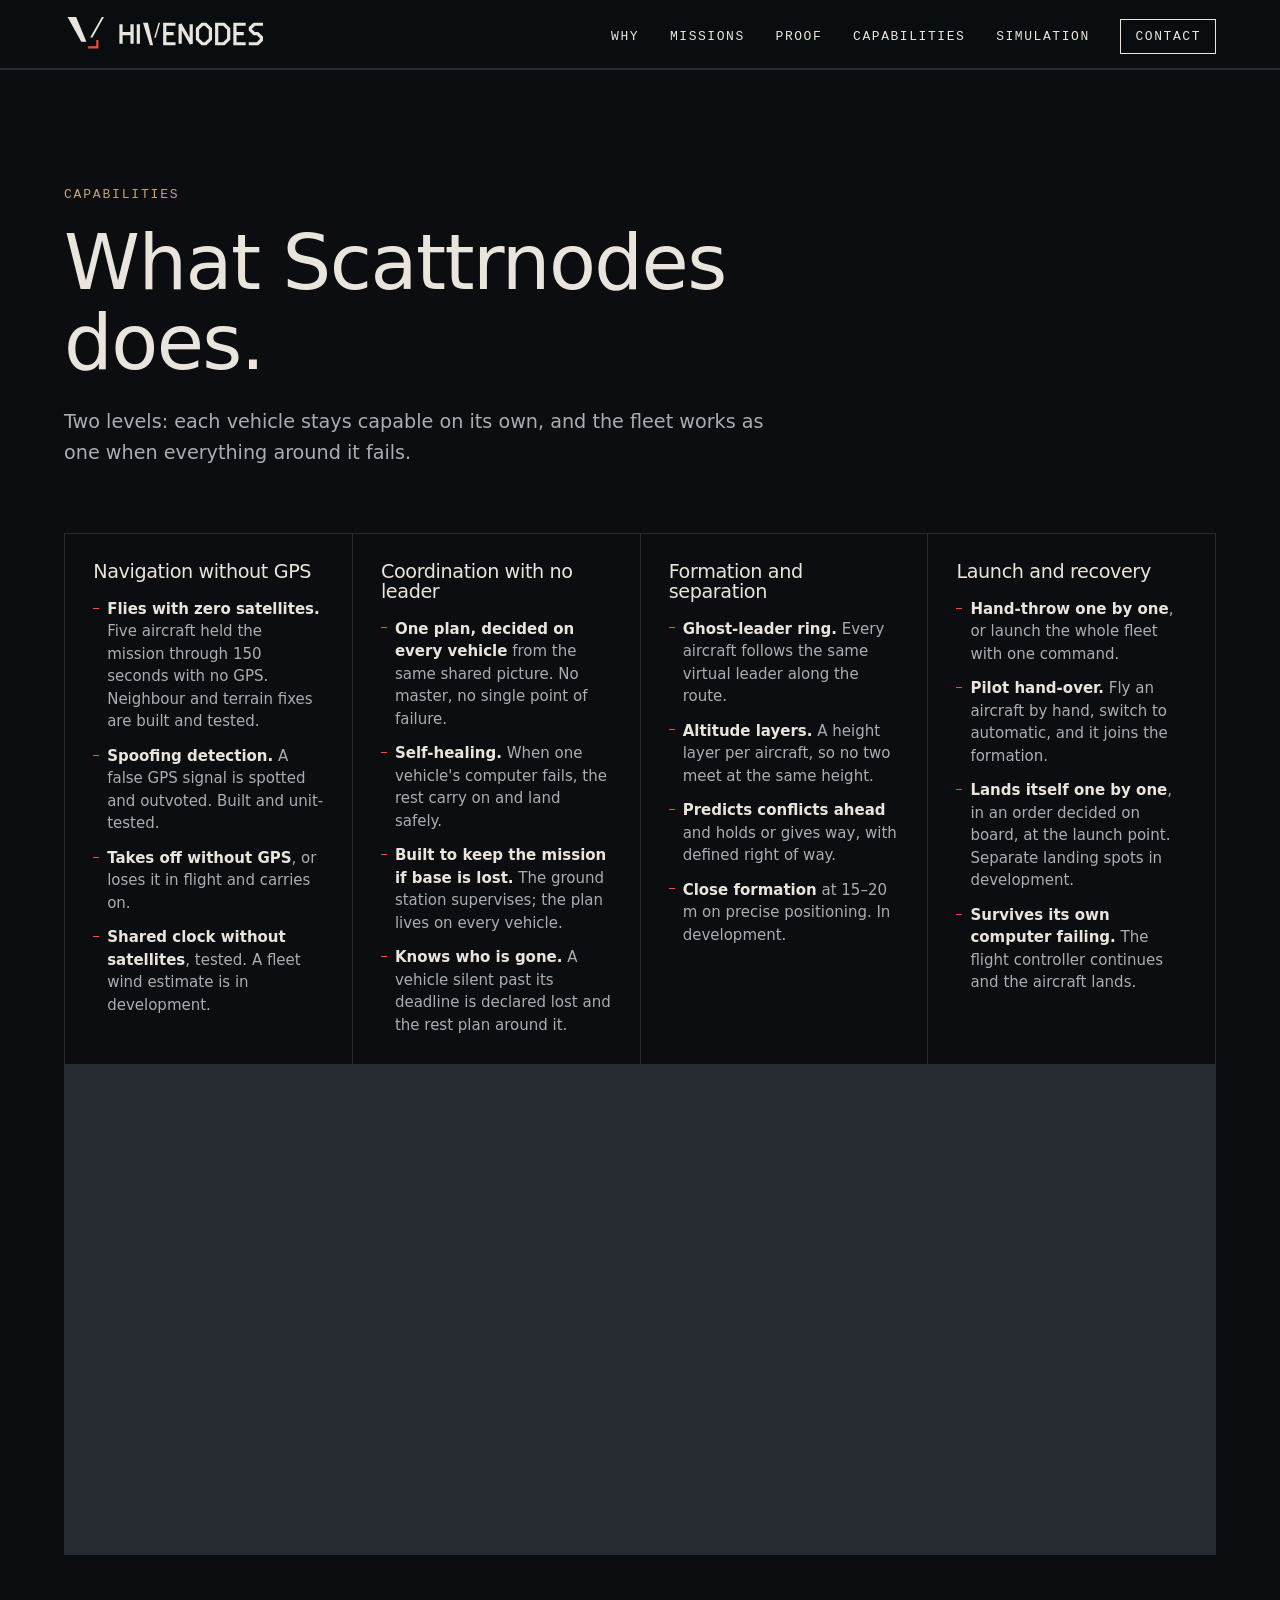
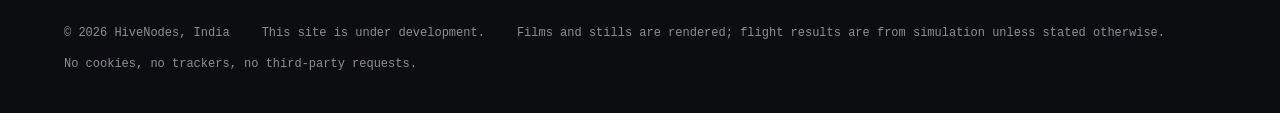
==== capabilities/index.html @ fa85c626 "Cinematic homepage: letterboxed film frames, the mission told in nine scroll chapters, five mission " ====
<!doctype html>
<html lang="en">
<head>
<meta charset="utf-8">
<meta name="viewport" content="width=device-width,initial-scale=1,viewport-fit=cover">
<!-- ZERO third-party requests: every byte is served from this origin. No CDN, no analytics, no cookies. -->
<meta http-equiv="Content-Security-Policy" content="default-src 'self'; script-src 'self' 'wasm-unsafe-eval'; style-src 'self'; img-src 'self' data:; media-src 'self'; font-src 'self'; connect-src 'self'; worker-src 'self'; object-src 'none'; base-uri 'none'; form-action 'none'; upgrade-insecure-requests">
<meta name="referrer" content="strict-origin-when-cross-origin">
<title>Capabilities · HiveNodes</title>
<meta name="description" content="What Homing Vector and Scattrnodes do, and how far each capability is proven: navigation without GPS, coordination with no leader, formation, launch and recovery, secure relay, people in charge.">
<meta property="og:title" content="HiveNodes">
<meta property="og:description" content="Holds the mission when GPS and comms are gone. Homing Vector: one system of systems across air, ground and sea.">
<meta property="og:image" content="https://hivenodes.github.io/brand/og-image-1200x630.png">
<meta property="og:image:width" content="1200">
<meta property="og:image:height" content="630">
<meta property="og:image:alt" content="The HiveNodes mark above the line: Holds the mission when GPS and comms are gone.">
<meta property="og:url" content="https://hivenodes.github.io/capabilities/">
<meta property="og:type" content="website">
<meta property="og:site_name" content="HiveNodes">
<meta property="og:locale" content="en_GB">
<meta name="twitter:card" content="summary_large_image">
<meta name="twitter:title" content="HiveNodes">
<meta name="twitter:description" content="Holds the mission when GPS and comms are gone. Homing Vector: one system of systems across air, ground and sea.">
<meta name="twitter:image" content="https://hivenodes.github.io/brand/og-image-1200x630.png">
<meta name="twitter:image:alt" content="The HiveNodes mark above the line: Holds the mission when GPS and comms are gone.">
<link rel="canonical" href="https://hivenodes.github.io/capabilities/">
<meta name="theme-color" content="#0f1114">
<meta name="color-scheme" content="dark">
<link rel="icon" href="../brand/favicon.svg" type="image/svg+xml">
<link rel="icon" href="../brand/favicon-32.png" sizes="32x32" type="image/png">
<link rel="apple-touch-icon" sizes="180x180" href="../brand/apple-touch-icon-180.png">
<link rel="preload" href="../fonts/HostGrotesk-latin.woff2" as="font" type="font/woff2" crossorigin>
<link rel="stylesheet" href="../css/home.css">
<script type="module" src="../js/home.js"></script>
</head>
<body>
<a class="skip" href="#main">Skip to content</a>

<header class="top" id="top">
  <a class="brand" href="../" aria-label="HiveNodes home"><img src="../brand/logo-primary.svg" alt="" width="200" height="27"></a>
  <nav aria-label="Main">
    <ul>
      <li><a href="../#why">Why</a></li>
      <li><a href="../#missions">Missions</a></li>
      <li><a href="../#proof">Proof</a></li>
      <li><a href="./" aria-current="page">Capabilities</a></li>
      <li><a href="../simulation/">Simulation</a></li>
      <li><a class="nav-cta" href="../#contact">Contact</a></li>
    </ul>
  </nav>
</header>

<main id="main">

<section class="sec caps" id="capabilities" aria-labelledby="cap-h">
  <div class="w">
    <p class="kick">Capabilities</p>
    <h1 id="cap-h" class="cap-h1">What Scattrnodes does.</h1>
    <p class="lead narrow">Two levels: each vehicle stays capable on its own, and the fleet works as one when everything around it fails.</p>
    <h2 class="vh">Capabilities by area</h2>
    <div class="cap-grid">
      <div class="cap">
        <h3>Navigation without GPS</h3>
        <ul>
          <li><b>Flies with zero satellites.</b> Five aircraft held the mission through 150 seconds with no GPS. Neighbour and terrain fixes are built and tested.</li>
          <li><b>Spoofing detection.</b> A false GPS signal is spotted and outvoted. Built and unit-tested.</li>
          <li><b>Takes off without GPS</b>, or loses it in flight and carries on.</li>
          <li><b>Shared clock without satellites</b>, tested. A fleet wind estimate is in development.</li>
        </ul>
      </div>
      <div class="cap">
        <h3>Coordination with no leader</h3>
        <ul>
          <li><b>One plan, decided on every vehicle</b> from the same shared picture. No master, no single point of failure.</li>
          <li><b>Self-healing.</b> When one vehicle's computer fails, the rest carry on and land safely.</li>
          <li><b>Built to keep the mission if base is lost.</b> The ground station supervises; the plan lives on every vehicle.</li>
          <li><b>Knows who is gone.</b> A vehicle silent past its deadline is declared lost and the rest plan around it.</li>
        </ul>
      </div>
      <div class="cap">
        <h3>Formation and separation</h3>
        <ul>
          <li><b>Ghost-leader ring.</b> Every aircraft follows the same virtual leader along the route.</li>
          <li><b>Altitude layers.</b> A height layer per aircraft, so no two meet at the same height.</li>
          <li><b>Predicts conflicts ahead</b> and holds or gives way, with defined right of way.</li>
          <li><b>Close formation</b> at 15–20 m on precise positioning. In development.</li>
        </ul>
      </div>
      <div class="cap">
        <h3>Launch and recovery</h3>
        <ul>
          <li><b>Hand-throw one by one</b>, or launch the whole fleet with one command.</li>
          <li><b>Pilot hand-over.</b> Fly an aircraft by hand, switch to automatic, and it joins the formation.</li>
          <li><b>Lands itself one by one</b>, in an order decided on board, at the launch point. Separate landing spots in development.</li>
          <li><b>Survives its own computer failing.</b> The flight controller continues and the aircraft lands.</li>
        </ul>
      </div>
      <div class="cap">
        <h3>Communications and security</h3>
        <ul>
          <li><b>Encrypted, authenticated messages.</b> Forged or replayed messages are rejected; key rotation is built in.</li>
          <li><b>Relay network.</b> Messages hop vehicle to vehicle to reach whoever is out of range.</li>
          <li><b>Keeps working under jamming</b> on the last agreed plan, and rejoins when the link returns.</li>
          <li><b>Quiet mode.</b> Sends only when something changes.</li>
        </ul>
      </div>
      <div class="cap">
        <h3>Air, ground and sea</h3>
        <ul>
          <li><b>Built for aircraft, ground robots and boats</b> on one network. Task allocation tested with mixed simulated fleets of 3,000.</li>
          <li><b>Each job to a vehicle that can do it</b>, matched by capability. Tested in simulation.</li>
          <li><b>Fixed-wing first.</b> Multirotor, ground and boat behaviour are in development.</li>
          <li>Real ground and sea vehicles follow the aircraft trial.</li>
        </ul>
      </div>
      <div class="cap">
        <h3>Any vehicle, any autopilot</h3>
        <ul>
          <li><b>Works with PX4 and ArduPilot</b>, above the aircraft's own autopilot; no rebuild per aircraft.</li>
          <li><b>New autopilots plug in as adapters</b>, with no change to the core.</li>
          <li><b>One program</b> for simulation and aircraft; it identifies its flight controller on power-up.</li>
          <li><b>Standard ground station.</b> The whole fleet appears as one vehicle in it.</li>
        </ul>
      </div>
      <div class="cap">
        <h3>People in charge</h3>
        <ul>
          <li><b>The pilot always wins.</b> Any manual input overrides; the software never arms or launches on its own.</li>
          <li><b>It recommends, a person decides.</b> No weapon-release code in the system.</li>
          <li><b>Pause, stop or recall</b> from the operator station. In development.</li>
          <li><b>Operator actions and missions recorded</b> in a tamper-evident log.</li>
        </ul>
      </div>
    </div>
  </div>
</section>

<section class="sec system" id="system" aria-labelledby="sys-h">
  <div class="w split">
    <div>
      <p class="kick">A system of systems</p>
      <h2 id="sys-h">Many vehicles. Many makers. One mission.</h2>
    </div>
    <div class="lead">
      <p>Every vehicle stays a complete system: its own autopilot, sensors, navigation and computer. Homing Vector adds one shared layer on top, the mission, a secure relay network and a common clock, so aircraft, ground robots and boats work as one force.</p>
      <p>It runs on every vehicle, above whatever autopilot and airframe it already has. If a vehicle, the radio or the ground station is lost, the rest carry on.</p>
    </div>
  </div>
  <div class="w">
    <figure class="sos">
      <svg viewBox="0 0 1200 360" role="img" aria-labelledby="sos-t">
        <title id="sos-t">Layers: Scattrnodes Eyes supervises; the shared Homing Vector layer runs on every vehicle; below it, fixed-wing UAVs, high-speed UAVs, ground robots, boats and any new vehicle, each with its own autopilot, navigation and computer.</title>
        <rect x="380" y="0" width="440" height="64" class="b-dark"/>
        <text x="600" y="28" class="t-l" text-anchor="middle">Scattrnodes Eyes · the operator</text>
        <text x="600" y="50" class="t-m" text-anchor="middle">SETS INTENT · SUPERVISES · NEVER IN THE LOOP</text>
        <line x1="600" y1="64" x2="600" y2="104" class="ln dash"/>
        <rect x="0" y="104" width="1200" height="88" class="b-acc"/>
        <text x="600" y="140" class="t-l" text-anchor="middle">Homing Vector shared layer · Scattrnodes on every vehicle</text>
        <text x="600" y="168" class="t-s" text-anchor="middle">One mission · encrypted relay network · shared clock without GPS · shared picture of every vehicle</text>
        <g class="ln"><line x1="108" y1="192" x2="108" y2="232"/><line x1="354" y1="192" x2="354" y2="232"/><line x1="600" y1="192" x2="600" y2="232"/><line x1="846" y1="192" x2="846" y2="232"/><line x1="1092" y1="192" x2="1092" y2="232" class="dash"/></g>
        <g class="sys">
          <rect x="0" y="232" width="216" height="128"/><text x="108" y="268" class="t-l" text-anchor="middle">Fixed-wing UAVs</text><text x="108" y="300" class="t-s" text-anchor="middle">own autopilot · navigation</text><text x="108" y="324" class="t-s" text-anchor="middle">own computer</text>
          <rect x="246" y="232" width="216" height="128"/><text x="354" y="268" class="t-l" text-anchor="middle">High-speed UAVs</text><text x="354" y="300" class="t-s" text-anchor="middle">own autopilot · navigation</text><text x="354" y="324" class="t-s" text-anchor="middle">own computer</text>
          <rect x="492" y="232" width="216" height="128"/><text x="600" y="268" class="t-l" text-anchor="middle">Ground robots</text><text x="600" y="300" class="t-s" text-anchor="middle">own autopilot · navigation</text><text x="600" y="324" class="t-s" text-anchor="middle">own computer</text>
          <rect x="738" y="232" width="216" height="128"/><text x="846" y="268" class="t-l" text-anchor="middle">Boats</text><text x="846" y="300" class="t-s" text-anchor="middle">own autopilot · navigation</text><text x="846" y="324" class="t-s" text-anchor="middle">own computer</text>
          <rect x="984" y="232" width="216" height="128" class="dash"/><text x="1092" y="268" class="t-l" text-anchor="middle">Any new vehicle</text><text x="1092" y="300" class="t-s" text-anchor="middle">any maker · any autopilot</text><text x="1092" y="324" class="t-s" text-anchor="middle">joins as a plug-in</text>
        </g>
      </svg>
    </figure>
  </div>
</section>

<section class="sec products" id="products" aria-labelledby="pr-h">
  <div class="w"><p class="kick">Products</p><h2 id="pr-h" class="vh">Products</h2></div>
  <article class="prod w">
    <img src="../media/stills/s_1.jpg" alt="Rendered: a formation of fifteen fixed-wing aircraft over a mountain ridge." loading="lazy" width="1600" height="900">
    <div class="prod-t">
      <p class="kick">The system</p>
      <h3>Homing Vector</h3>
      <p class="tag">One system to buy.</p>
      <p>Complete systems for forces: vehicles, the Homing Vector software and an operator station. Or the software licensed onto a laboratory's or manufacturer's own vehicles. Works with PX4 and ArduPilot.</p>
    </div>
  </article>
  <article class="prod w rev">
    <img src="../media/stills/s_36_5.jpg" alt="Rendered: a swarm of aircraft low over a dark lake, each holding its own place." loading="lazy" width="1600" height="900">
    <div class="prod-t">
      <p class="kick">On every vehicle</p>
      <h3>Scattrnodes</h3>
      <p class="tag">The coordination core.</p>
      <p>Built for a palm-sized computer beside each autopilot. It shares out the work, keeps every vehicle apart, holds formation, flies on without GPS and brings the fleet home, with no leader.</p>
    </div>
  </article>
  <article class="prod w">
    <svg class="eyes" viewBox="0 0 700 394" role="img" aria-labelledby="eyes-t">
      <title id="eyes-t">Schematic of the Scattrnodes Eyes operator view: a fleet list of five aircraft, a map with the five aircraft in a ring, a typed order, the planned formation and a press-and-hold button to send.</title>
      <rect width="700" height="394" class="e-bg"/>
      <text x="18" y="26" class="e-t">SCATTRNODES EYES</text><text x="150" y="26" class="e-m">FIND AND FOLLOW · WATCH AN AREA · REHEARSE</text>
      <line x1="0" y1="38" x2="700" y2="38" class="e-ln"/>
      <g class="e-row"><rect x="14" y="52" width="150" height="40"/><text x="24" y="70" class="e-t2">UAV-1</text><text x="24" y="84" class="e-m">LAYER 1 · ON ROUTE</text>
      <rect x="14" y="98" width="150" height="40"/><text x="24" y="116" class="e-t2">UAV-2</text><text x="24" y="130" class="e-m">LAYER 2 · ON ROUTE</text>
      <rect x="14" y="144" width="150" height="40"/><text x="24" y="162" class="e-t2">UAV-3</text><text x="24" y="176" class="e-m">LAYER 3 · ON ROUTE</text>
      <rect x="14" y="190" width="150" height="40"/><text x="24" y="208" class="e-t2">UAV-4</text><text x="24" y="222" class="e-m">LAYER 4 · ON ROUTE</text>
      <rect x="14" y="236" width="150" height="40"/><text x="24" y="254" class="e-t2">UAV-5</text><text x="24" y="268" class="e-m">LAYER 5 · ON ROUTE</text></g>
      <rect x="176" y="50" width="330" height="330" class="e-map"/>
      <path d="M196 350 C 260 250, 330 330, 400 210 S 480 120, 496 80" class="e-route"/>
      <circle cx="340" cy="220" r="58" class="e-ring"/>
      <g class="e-ac"><path d="M340 156 l7 13 -14 0z"/><path d="M396 202 l10 10 -15 3z"/><path d="M372 272 l1 15 -13 -7z"/><path d="M306 272 l-12 9 4 -15z"/><path d="M284 200 l3 -15 11 10z"/></g>
      <text x="518" y="60" class="e-m">ORDER</text>
      <rect x="518" y="66" width="168" height="48" class="e-box"/><text x="526" y="86" class="e-t2">take the swarm of 5 to</text><text x="526" y="104" class="e-t2">the marked point</text>
      <text x="518" y="134" class="e-m">PLAN</text>
      <rect x="518" y="140" width="168" height="64" class="e-box"/><text x="526" y="160" class="e-t2">5 aircraft · ring · 5 layers</text><text x="526" y="178" class="e-t2">no crossing paths</text><text x="526" y="196" class="e-m">UPLOADED · READ BACK · VERIFIED</text>
      <rect x="518" y="214" width="168" height="30" class="e-send"/><text x="602" y="234" text-anchor="middle" class="e-t2 e-w">PRESS AND HOLD TO SEND</text>
      <rect x="518" y="252" width="80" height="26" class="e-box"/><text x="558" y="270" text-anchor="middle" class="e-m">PAUSE ALL</text>
      <rect x="606" y="252" width="80" height="26" class="e-box"/><text x="646" y="270" text-anchor="middle" class="e-m">RECALL ALL</text>
    </svg>
    <div class="prod-t">
      <p class="kick">The operator station</p>
      <h3>Scattrnodes Eyes</h3>
      <p class="tag">Supervises. Never decides.</p>
      <p>One operator watches the whole fleet and stays in charge: orders in plain language, confirmed with one press and hold; missions uploaded and read back; maps that work offline on a rugged laptop. Fleet-wide pause and recall are in development.</p>
      <p class="fine">Schematic. Fleet-scale live use is in development.</p>
    </div>
  </article>
</section>

<section class="sec road" aria-labelledby="rd-h">
  <div class="w">
    <p class="kick">Roadmap</p>
    <h2 id="rd-h">From simulation to the field.</h2>
    <ol class="steps">
      <li><span>Next few weeks</span><h3>First real flight</h3><p>Five fixed-wing aircraft, a safety pilot on standby for each, every bench check done first.</p></li>
      <li><span>Within a year</span><h3>A witnessed field trial</h3><p>Five aircraft, flying without GPS and under jamming, run by an outside observer through Scattrnodes Eyes.</p></li>
      <li><span>Then</span><h3>Complete Homing Vector systems</h3><p>Paid trials and first orders. Bigger fleets, faster aircraft, ground and sea vehicles in the field.</p></li>
    </ol>
  </div>
</section>

</main>

<footer class="foot w">
  <span>&copy; 2026 HiveNodes, India</span>
  <span>This site is under development.</span>
  <span>Films and stills are rendered; flight results are from simulation unless stated otherwise.</span>
  <span>No cookies, no trackers, no third-party requests.</span>
</footer>
</body>
</html>
---- css/home.css ----
/* HiveNodes homepage. Cinematic: full-bleed film, big type, few words, dark ground.
 * Palette as the rest of the site: gunmetal ground, bone text, signal red for action only,
 * flat dark earth for labels. Contrast checked by the verify suite (axe, WCAG 2.2 AA). */
@font-face{font-family:"Host Grotesk";src:url(../fonts/HostGrotesk-latin.woff2) format("woff2");font-weight:300 800;font-style:normal;font-display:swap}
@font-face{font-family:"IBM Plex Mono";src:url(../fonts/IBMPlexMono-400-latin.woff2) format("woff2");font-weight:400;font-style:normal;font-display:swap}
:root{
  --bg:#0b0d10; --bg2:#121519; --bg3:#1a1e24; --fg:#e9e5dc; --g1:#a9aeb4; --g2:#8a9097; --line:#262a31;
  --acc:#ff4632; --acc-btn:#c42a1c; --tan:#c4a574;
  --sans:"Host Grotesk", ui-sans-serif, system-ui, -apple-system, "Segoe UI", Roboto, Arial, sans-serif;
  --mono:"IBM Plex Mono", ui-monospace, Menlo, Consolas, monospace;
  --gut:clamp(16px,5vw,72px); --sec:clamp(72px,9vw,136px);
}
*{box-sizing:border-box;margin:0;padding:0}
html{background:var(--bg);-webkit-text-size-adjust:100%;text-size-adjust:100%;scroll-behavior:smooth}
@media (prefers-reduced-motion: reduce){html{scroll-behavior:auto}}
body{background:var(--bg);color:var(--fg);font-family:var(--sans);font-size:17px;line-height:1.55;overflow-x:clip;-webkit-font-smoothing:antialiased}
a{color:inherit}
img,svg,video{display:block;max-width:100%}
button{font:inherit;color:inherit;cursor:pointer}
:focus-visible{outline:2px solid var(--acc);outline-offset:3px}
.skip{position:absolute;left:-9999px;top:0}
.skip:focus{left:0;z-index:100;padding:12px var(--gut);background:var(--fg);color:var(--bg);font-weight:600}
.vh{position:absolute;width:1px;height:1px;overflow:hidden;clip:rect(0 0 0 0);white-space:nowrap}
.w{max-width:1440px;margin:0 auto;padding-left:var(--gut);padding-right:var(--gut)}
.kick{font-family:var(--mono);font-size:13px;letter-spacing:.14em;text-transform:uppercase;color:var(--tan);margin-bottom:18px}
h1,h2,h3{font-weight:500;letter-spacing:-.02em;line-height:1.04}
h2{font-size:clamp(34px,5.2vw,76px);max-width:16ch}
h3{font-size:clamp(22px,2vw,28px)}
.lead{font-size:clamp(18px,1.5vw,21px);color:var(--g1);line-height:1.6}
.lead p+p{margin-top:1em}
.narrow{max-width:60ch;margin-top:24px}
.fine{font-size:14px;color:var(--g2);margin-top:28px}
.fine a{color:var(--fg)}

/* header */
.top{position:relative;z-index:20;display:flex;align-items:center;justify-content:space-between;gap:24px;padding:16px var(--gut);background:rgba(11,13,16,.96);border-bottom:1px solid var(--line)}
.brand img{width:200px;height:auto}
.top ul{display:flex;gap:clamp(14px,2.4vw,34px);list-style:none;align-items:center}
.top a{font-family:var(--mono);font-size:13px;letter-spacing:.12em;text-transform:uppercase;text-decoration:none;color:var(--fg)}
.top a:hover{color:var(--acc)}
.nav-cta{border:1px solid var(--fg);padding:9px 14px}
.nav-cta:hover{border-color:var(--acc)}

/* hero: the film full-width under the header, the words on solid ground below it (nothing overlaps) */
.hero{padding-top:0}
.hero-v{width:100%;height:min(58vh,56.25vw);object-fit:cover;background:#000}
.film-bar{display:flex;justify-content:space-between;align-items:center;gap:16px;padding-top:12px;padding-bottom:12px;border-bottom:1px solid var(--line)}
.film-note{font-family:var(--mono);font-size:11px;letter-spacing:.12em;text-transform:uppercase;color:var(--g2)}
.film-toggle{background:transparent;border:1px solid var(--line);padding:7px 12px;font-family:var(--mono);font-size:12px;letter-spacing:.1em;text-transform:uppercase}
.film-toggle:hover{border-color:var(--fg)}
.hero-in{padding-top:clamp(28px,4vw,56px);padding-bottom:clamp(64px,9vw,128px);display:grid;grid-template-columns:1.25fr 1fr;gap:clamp(24px,5vw,80px);align-items:end}
.hero-in .kick{grid-column:1/-1;margin-bottom:0}
.hero h1{font-size:clamp(38px,5.6vw,88px);max-width:18ch}
.hero-sub{font-size:clamp(18px,1.6vw,22px);max-width:46ch;color:var(--g1)}
.cta{display:flex;flex-wrap:wrap;gap:14px;margin-top:28px}
.btn{display:inline-block;padding:15px 26px;background:var(--acc-btn);color:#fff;text-decoration:none;font-weight:600;letter-spacing:.01em}
.btn:hover{background:#d93422}
.btn.ghost{background:transparent;border:1px solid rgba(233,229,220,.7);color:var(--fg)}
.btn.ghost:hover{border-color:var(--fg);background:rgba(233,229,220,.08)}

/* sections */
.sec{padding:var(--sec) 0;border-top:1px solid var(--line)}
.split{display:grid;grid-template-columns:1fr 1fr;gap:clamp(32px,6vw,96px);align-items:start}
.reveal{opacity:0;transform:translateY(24px);transition:opacity .8s ease,transform .8s ease}
.reveal.in{opacity:1;transform:none}
@media (prefers-reduced-motion: reduce){.reveal{opacity:1;transform:none;transition:none}}

/* system of systems diagram */
.sos{margin-top:clamp(48px,6vw,88px)}
.sos svg{width:100%;height:auto}
.sos text{font-family:var(--sans);fill:var(--fg)}
.t-l{font-size:22px;font-weight:600}
.t-s{font-size:16px;fill:var(--g1)!important}
.t-m{font-family:var(--mono)!important;font-size:12px;letter-spacing:.12em;fill:var(--g1)!important}
.b-dark{fill:#191d23;stroke:#3a4048}
.b-acc{fill:rgba(255,70,50,.08);stroke:var(--acc);stroke-width:1.5}
.sys rect{fill:var(--bg2);stroke:#4a5058}
.sys rect.dash{stroke-dasharray:6 5;fill:transparent}
.ln line,.ln{stroke:var(--acc);stroke-width:1.5}
.dash{stroke-dasharray:6 5}

/* products */
.products .prod{display:grid;grid-template-columns:1.35fr 1fr;gap:clamp(28px,5vw,80px);align-items:center;margin-top:clamp(40px,6vw,96px)}
.products .prod.rev{grid-template-columns:1fr 1.35fr}
.products .prod.rev img{order:2}
.prod img,.prod .eyes{width:100%;height:auto;aspect-ratio:16/9;object-fit:cover}
.prod h3{font-size:clamp(34px,4vw,60px)}
.prod .tag{font-size:clamp(19px,1.6vw,23px);color:var(--fg);margin:10px 0 16px}
.prod p{color:var(--g1)}
.eyes text{font-family:var(--mono)}
.e-bg{fill:#0d0f12;stroke:#2c3138}
.e-t{fill:var(--fg);font-size:12px;font-weight:600;letter-spacing:.08em}
.e-t2{fill:var(--fg);font-size:11px}
.e-m{fill:#9aa0a7;font-size:9px;letter-spacing:.08em}
.e-w{fill:#fff;font-weight:600}
.e-ln{stroke:#2c3138}
.e-row rect,.e-box{fill:#15181d;stroke:#2c3138}
.e-map{fill:#1f2620}
.e-route{fill:none;stroke:#e9e5dc;stroke-width:1.2;stroke-dasharray:5 4}
.e-ring{fill:none;stroke:var(--acc);stroke-width:1.2}
.e-ac path{fill:var(--acc)}
.e-send{fill:var(--acc-btn)}

/* capabilities */
.cap-grid{display:grid;grid-template-columns:repeat(4,1fr);gap:1px;background:var(--line);border:1px solid var(--line);margin-top:clamp(40px,5vw,72px)}
.cap{background:var(--bg);padding:clamp(22px,2.2vw,34px)}
.cap h3{font-size:clamp(19px,1.5vw,22px);margin-bottom:16px;color:var(--fg)}
.cap ul{list-style:none;display:grid;gap:12px}
.cap li{font-size:15px;line-height:1.5;color:var(--g1);padding-left:14px;position:relative}
.cap li::before{content:"";position:absolute;left:0;top:.65em;width:6px;height:1px;background:var(--acc)}
.cap b{color:var(--fg);font-weight:600}

/* formations */
.fm-grid{display:grid;grid-template-columns:repeat(2,1fr);gap:clamp(12px,1.4vw,20px);margin-top:clamp(36px,5vw,64px)}
.fm-grid img{width:100%;aspect-ratio:16/9;object-fit:cover}
.fm-grid figcaption{margin-top:12px;font-size:15px;color:var(--g1)}
.fm-grid figcaption b{display:block;color:var(--fg);font-weight:600;margin-bottom:2px}

/* status */
.status h2{margin-bottom:clamp(28px,4vw,48px)}
.nums{display:grid;gap:22px}
.nums div{border-top:1px solid var(--line);padding-top:14px;display:flex;justify-content:space-between;gap:20px;align-items:baseline}
.nums dt{color:var(--g1);font-size:15px;max-width:30ch}
.nums dd{font-size:clamp(34px,3.6vw,54px);font-weight:500;letter-spacing:-.02em;white-space:nowrap}
.shots{display:grid;grid-template-columns:repeat(3,1fr);gap:clamp(12px,1.4vw,20px);margin-top:clamp(40px,5vw,72px)}
.shots img{width:100%;height:auto;border:1px solid var(--line)}
.shots figcaption{margin-top:10px;font-size:14px;color:var(--g1)}

/* roadmap */
.steps{list-style:none;display:grid;grid-template-columns:repeat(3,1fr);gap:clamp(20px,3vw,48px);margin-top:clamp(36px,5vw,64px)}
.steps li{border-top:2px solid var(--fg);padding-top:20px}
.steps li:first-child{border-top-color:var(--acc)}
.steps span{font-family:var(--mono);font-size:12px;letter-spacing:.12em;text-transform:uppercase;color:var(--tan)}
.steps h3{margin:12px 0 10px}
.steps p{color:var(--g1);font-size:16px}

/* contact */
.reach{display:grid;gap:18px;align-content:start;padding-top:8px}
.mail{font-size:clamp(22px,2.4vw,34px);text-decoration:none;border-bottom:1px solid var(--fg);justify-self:start;padding-bottom:4px}
.mail:hover{color:var(--acc);border-color:var(--acc)}
.li{font-family:var(--mono);font-size:13px;letter-spacing:.12em;text-transform:uppercase;justify-self:start}
.who{color:var(--g1);font-size:15px}

.foot{display:flex;flex-wrap:wrap;gap:12px 32px;padding-top:28px;padding-bottom:40px;border-top:1px solid var(--line);font-family:var(--mono);font-size:12px;color:var(--g2)}

/* responsive */
@media (max-width:1100px){
  .cap-grid{grid-template-columns:repeat(2,1fr)}
}
@media (max-width:860px){
  .top ul li:not(:last-child){display:none}
  .split,.products .prod,.products .prod.rev,.hero-in{grid-template-columns:1fr}
  .products .prod.rev img{order:0}
  .shots,.steps{grid-template-columns:1fr}
  .sos svg{min-width:0}
}
@media (max-width:560px){
  .brand img{width:150px}
  .cap-grid,.fm-grid{grid-template-columns:1fr}
}

/* why: three words that carry the page */
.three{list-style:none;display:grid;grid-template-columns:repeat(3,1fr);gap:clamp(20px,3vw,48px);margin-top:clamp(36px,5vw,64px)}
.three li{border-top:2px solid var(--acc);padding-top:20px}
.big{display:block;font-size:clamp(34px,4.4vw,64px);font-weight:500;letter-spacing:-.02em;line-height:1.05;margin-bottom:14px}
.three p{color:var(--g1);font-size:clamp(16px,1.3vw,19px);max-width:34ch}
.why h2{max-width:22ch}

/* missions */
.ms-grid{list-style:none;display:grid;grid-template-columns:repeat(3,1fr);gap:1px;background:var(--line);border:1px solid var(--line);margin-top:clamp(36px,5vw,64px)}
.ms-grid li{background:var(--bg);padding:clamp(22px,2.4vw,36px);transition:background .4s ease}
.ms-grid li:hover{background:var(--bg2)}
.ms-grid svg{width:48px;height:48px;fill:none;stroke:var(--tan);stroke-width:1.6;stroke-linecap:round;stroke-linejoin:round;margin-bottom:18px}
.ms-grid li:hover svg{stroke:var(--acc)}
.ms-grid h3{font-size:clamp(20px,1.7vw,25px);margin-bottom:8px}
.ms-grid p{color:var(--g1);font-size:16px;max-width:36ch}

/* proof */
.nums3{grid-template-columns:repeat(3,1fr);gap:clamp(20px,3vw,48px)}
.nums3 div{flex-direction:column-reverse;justify-content:flex-end;gap:6px}
.nums3 dd{font-size:clamp(48px,6vw,88px)}

/* system of systems, three parts */
.parts{list-style:none;display:grid;grid-template-columns:repeat(3,1fr);gap:clamp(20px,3vw,48px);margin-top:clamp(36px,5vw,64px)}
.parts li{border-top:1px solid var(--fg);padding-top:20px}
.parts h3{font-size:clamp(26px,2.6vw,40px);margin-bottom:10px}
.parts p{color:var(--g1);font-size:16px;max-width:34ch}
.more{margin-top:clamp(32px,4vw,56px);font-size:clamp(18px,1.5vw,21px)}
.more a{text-decoration:none;border-bottom:1px solid var(--acc);padding-bottom:3px}
.more a::after{content:" 92"}
.more a:hover{color:var(--acc)}
.cap-h1{font-size:clamp(40px,6vw,88px);max-width:16ch}
@media (max-width:860px){.three,.ms-grid,.parts,.nums3{grid-template-columns:1fr}}
@media (min-width:861px) and (max-width:1100px){.ms-grid{grid-template-columns:repeat(2,1fr)}}

/* formation morph: canvas on its own ground, the controls below it (nothing drawn under text) */
.fx{margin-top:clamp(36px,5vw,64px);border:1px solid var(--line);background:radial-gradient(ellipse at 50% 45%,#141920 0%,#0b0d10 70%)}
.fx-cv{width:100%;height:auto;aspect-ratio:1200/520}
.fx-pick{display:grid;grid-template-columns:repeat(3,1fr);border-top:1px solid var(--line)}
.fx-pick button{background:transparent;border:0;border-right:1px solid var(--line);padding:16px clamp(14px,1.6vw,24px);text-align:left;display:grid;gap:4px;position:relative}
.fx-pick button:last-child{border-right:0}
.fx-pick button b{font-weight:600;font-size:clamp(15px,1.2vw,18px)}
.fx-pick button span{font-family:var(--mono);font-size:12px;letter-spacing:.1em;text-transform:uppercase;color:var(--tan)}
.fx-pick button::before{content:"";position:absolute;left:0;right:0;top:-1px;height:2px;background:var(--acc);transform:scaleX(0);transform-origin:left;transition:transform .5s ease}
.fx-pick button[aria-pressed="true"]::before{transform:scaleX(1)}
.fx-pick button:hover b{color:var(--acc)}
@media (max-width:700px){.fx-pick{grid-template-columns:1fr}.fx-pick button{border-right:0;border-bottom:1px solid var(--line)}.fx-pick button:last-child{border-bottom:0}}

/* morph: pictures open from the hex of the mark into the full frame as they arrive */
.hero-v{animation:hexopen 1.6s cubic-bezier(.7,0,.2,1) .15s both}
@keyframes hexopen{from{clip-path:polygon(42% 30%,50% 16%,58% 30%,58% 70%,50% 84%,42% 70%)}to{clip-path:polygon(0 0,50% 0,100% 0,100% 100%,50% 100%,0 100%)}}
.prod.reveal img,.prod.reveal .eyes,.fm-grid figure.reveal img{clip-path:polygon(38% 26%,50% 10%,62% 26%,62% 74%,50% 90%,38% 74%);transition:clip-path 1.1s cubic-bezier(.7,0,.2,1) .1s}
.prod.reveal.in img,.prod.reveal.in .eyes,.fm-grid figure.reveal.in img{clip-path:polygon(0 0,50% 0,100% 0,100% 100%,50% 100%,0 100%)}
@media (prefers-reduced-motion: reduce){.hero-v{animation:none}.prod.reveal img,.prod.reveal .eyes,.fm-grid figure.reveal img{clip-path:none;transition:none}.fx-pick button::before{transition:none}}

/* ================= cinematic homepage (body.cine) =================
 * Every picture sits in its own frame; every word sits on black beside it (title cards, subtitles,
 * credits). Nothing is drawn over a picture. Type is light and widely spaced, like a film's titles. */
.cine{background:#000}
.cine .top{background:#000;border-bottom:0}
.credit{font-size:12px;font-weight:500;letter-spacing:.34em;text-transform:uppercase;color:var(--tan);margin-bottom:18px}
.cine h1,.cine h2{font-weight:300;letter-spacing:-.01em}
.frame{position:relative;width:100%;overflow:hidden;background:#05070a}
.frame img,.frame video{position:absolute;inset:0;width:100%;height:100%;object-fit:cover}

/* opening: the still drifts in slowly, as a camera would */
.open-frame{height:min(50vw,calc(100svh - 300px))}
/* a slow pan, not a zoom: a scaled image's box would reach outside its frame (under the header) */
.open-frame img{animation:drift 26s ease-out both}
@keyframes drift{from{object-position:50% 18%}to{object-position:50% 52%}}
.title-card{text-align:center;padding-top:clamp(28px,4vw,52px);padding-bottom:clamp(56px,8vw,112px)}
.title-card h1{font-size:clamp(32px,4.6vw,72px);line-height:1.08;max-width:22ch;margin:0 auto}
.cine .sub{color:var(--g1);font-size:clamp(17px,1.4vw,20px);max-width:52ch;margin:18px auto 0}
.title-card .cta{justify-content:center}

/* the mission: the film runs on as you scroll, the step is told in the bar beneath it */
.story{position:relative;background:#000}
.stage{position:sticky;top:0;height:100svh;display:grid;grid-template-rows:auto 1fr;align-content:center}
.story-frame{height:min(50vw,calc(100svh - 190px))}
.story-v{opacity:0;transition:opacity .8s ease}
.story-v.on{opacity:1}
.still{transition:opacity .6s ease}
.subtitle{display:grid;grid-template-columns:auto 1fr;gap:4px 28px;align-items:baseline;padding-top:22px;padding-bottom:22px;min-height:150px}
.sub-n{font-size:12px;letter-spacing:.3em;color:var(--tan);font-variant-numeric:tabular-nums}
.sub-t{font-size:clamp(18px,1.7vw,26px);font-weight:300;line-height:1.35;max-width:58ch;min-height:2.7em}
.ticks{grid-column:2;display:flex;gap:6px;margin-top:10px}
.ticks i{display:block;height:2px;flex:1;background:#2a2e35;transition:background .4s ease}
.ticks i.on{background:var(--acc)}
.chapters{list-style:none}
.js .chapters{position:absolute;width:1px;height:1px;overflow:hidden;clip:rect(0 0 0 0);white-space:nowrap}
.js .story{height:calc(100svh + 9 * 70svh)}
html:not(.js) .stage{position:relative;height:auto}
html:not(.js) .subtitle{display:none}
html:not(.js) .chapters{padding:24px var(--gut);display:grid;gap:12px;color:var(--g1);max-width:1440px;margin:0 auto}
.story-note{padding-bottom:28px}
.js .story-note{position:absolute;bottom:0;left:0;right:0}

/* uses: full-bleed scenes, each with its title card underneath */
.scenes{background:#000;padding-top:var(--sec)}
.scenes-head{text-align:center;margin-bottom:clamp(36px,5vw,72px)}
.scenes-head h2{margin:0 auto}
.scene{margin-bottom:clamp(48px,6vw,96px)}
.scene img{width:100%;height:auto;aspect-ratio:2/1;object-fit:cover}
.scene figcaption{display:grid;grid-template-columns:minmax(0,1fr) minmax(0,1.4fr);gap:8px clamp(20px,4vw,64px);padding-top:22px;align-items:baseline}
.scene b{font-size:clamp(24px,2.6vw,40px);font-weight:300;letter-spacing:-.01em}
.scene span{color:var(--g1);font-size:clamp(16px,1.3vw,19px);max-width:48ch}
.scenes > .fine{padding-bottom:var(--sec);margin-top:0}

/* proof and credits */
.cine .sec{border-top:0;background:#000}
.proof{text-align:center}
.proof h2{margin:0 auto clamp(32px,4vw,56px)}
.proof .nums3{display:grid;grid-template-columns:repeat(3,1fr);gap:clamp(20px,3vw,48px)}
.proof .nums3 div{display:flex;flex-direction:column-reverse;gap:8px;align-items:center;border-top:0}
.proof .nums3 dd{font-size:clamp(56px,7vw,112px);font-weight:200;letter-spacing:-.03em}
.proof .nums3 dt{color:var(--g1);font-size:14px;max-width:26ch}
.proof .shots{text-align:left}
.credits{text-align:center}
.credits h2{margin:0 auto;font-size:clamp(44px,6vw,96px)}
.roll{display:grid;gap:22px;margin:clamp(40px,5vw,72px) auto;max-width:720px}
.roll div{display:grid;grid-template-columns:1fr 1fr;gap:28px;align-items:baseline}
.roll dt{text-align:right;font-size:12px;letter-spacing:.3em;text-transform:uppercase;color:var(--g2)}
.roll dd{text-align:left;font-size:clamp(19px,1.7vw,24px);font-weight:300}
.roll small{display:block;font-size:12px;letter-spacing:.2em;text-transform:uppercase;color:var(--tan);margin-top:4px}
.credits .reach{justify-items:center;padding-top:0}
.credits .mail,.credits .li{justify-self:center}
.cine .foot{background:#000;justify-content:center;text-align:center}
.cine .fx{background:#000}

@media (max-width:860px){
  .open-frame,.story-frame{height:56.25vw}
  .subtitle{grid-template-columns:1fr}.ticks{grid-column:1}
  .scene figcaption{grid-template-columns:1fr}
  .proof .nums3{grid-template-columns:1fr}
  .roll div{grid-template-columns:1fr;gap:4px}.roll dt,.roll dd{text-align:center}
}
@media (prefers-reduced-motion: reduce){.open-frame img{animation:none}.story-v,.still,.ticks i{transition:none}}
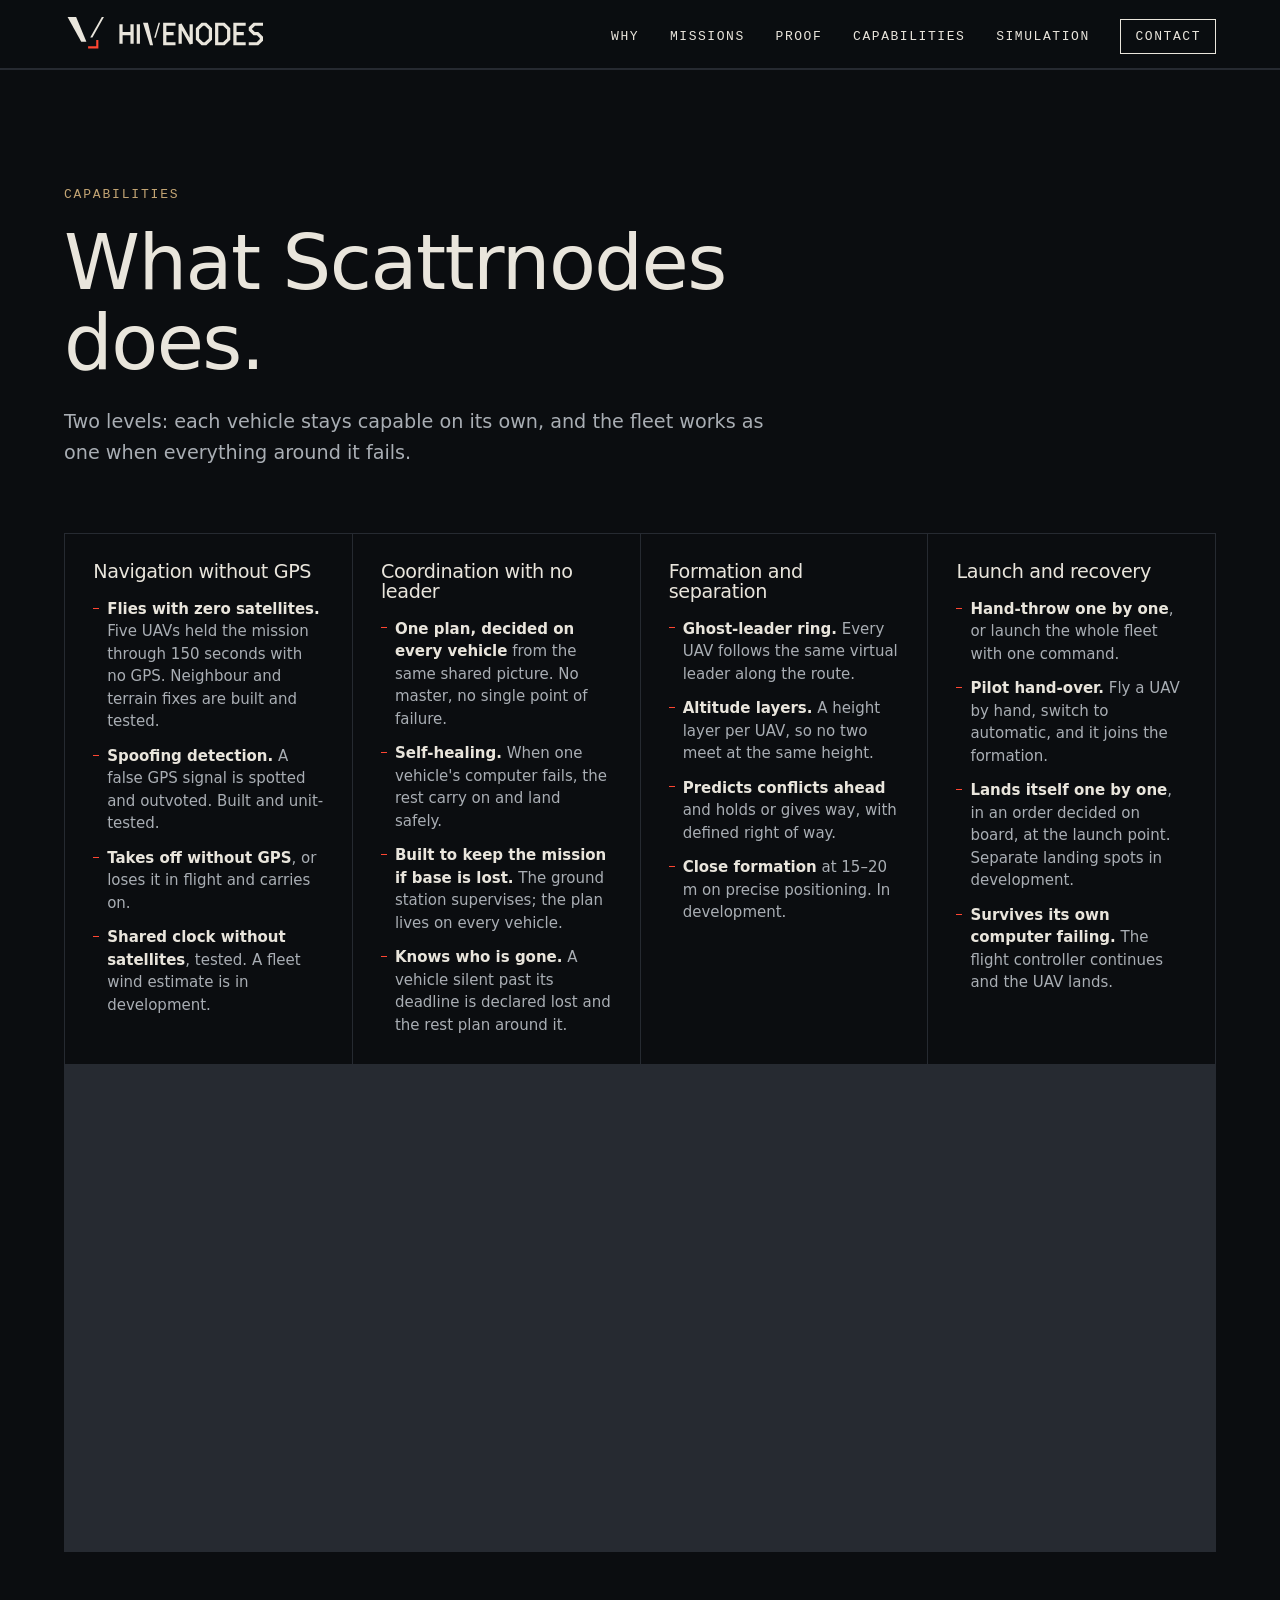
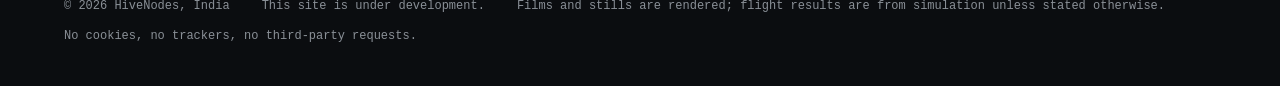
==== commit f6409ef3: "New 54 s film: LUT v3 grade (bluer sky, neutrals unchanged), S6 re-shot as an air-to-air chase over " ====
--- a/capabilities/index.html
+++ b/capabilities/index.html
@@ -62,7 +62,7 @@
       <div class="cap">
         <h3>Navigation without GPS</h3>
         <ul>
-          <li><b>Flies with zero satellites.</b> Five aircraft held the mission through 150 seconds with no GPS. Neighbour and terrain fixes are built and tested.</li>
+          <li><b>Flies with zero satellites.</b> Five UAVs held the mission through 150 seconds with no GPS. Neighbour and terrain fixes are built and tested.</li>
           <li><b>Spoofing detection.</b> A false GPS signal is spotted and outvoted. Built and unit-tested.</li>
           <li><b>Takes off without GPS</b>, or loses it in flight and carries on.</li>
           <li><b>Shared clock without satellites</b>, tested. A fleet wind estimate is in development.</li>
@@ -80,8 +80,8 @@
       <div class="cap">
         <h3>Formation and separation</h3>
         <ul>
-          <li><b>Ghost-leader ring.</b> Every aircraft follows the same virtual leader along the route.</li>
-          <li><b>Altitude layers.</b> A height layer per aircraft, so no two meet at the same height.</li>
+          <li><b>Ghost-leader ring.</b> Every UAV follows the same virtual leader along the route.</li>
+          <li><b>Altitude layers.</b> A height layer per UAV, so no two meet at the same height.</li>
           <li><b>Predicts conflicts ahead</b> and holds or gives way, with defined right of way.</li>
           <li><b>Close formation</b> at 15–20 m on precise positioning. In development.</li>
         </ul>
@@ -90,9 +90,9 @@
         <h3>Launch and recovery</h3>
         <ul>
           <li><b>Hand-throw one by one</b>, or launch the whole fleet with one command.</li>
-          <li><b>Pilot hand-over.</b> Fly an aircraft by hand, switch to automatic, and it joins the formation.</li>
+          <li><b>Pilot hand-over.</b> Fly a UAV by hand, switch to automatic, and it joins the formation.</li>
           <li><b>Lands itself one by one</b>, in an order decided on board, at the launch point. Separate landing spots in development.</li>
-          <li><b>Survives its own computer failing.</b> The flight controller continues and the aircraft lands.</li>
+          <li><b>Survives its own computer failing.</b> The flight controller continues and the UAV lands.</li>
         </ul>
       </div>
       <div class="cap">
@@ -107,18 +107,18 @@
       <div class="cap">
         <h3>Air, ground and sea</h3>
         <ul>
-          <li><b>Built for aircraft, ground robots and boats</b> on one network. Task allocation tested with mixed simulated fleets of 3,000.</li>
+          <li><b>Built for UAVs, UGVs and USVs</b> on one network. Task allocation tested with mixed simulated fleets of 3,000.</li>
           <li><b>Each job to a vehicle that can do it</b>, matched by capability. Tested in simulation.</li>
-          <li><b>Fixed-wing first.</b> Multirotor, ground and boat behaviour are in development.</li>
-          <li>Real ground and sea vehicles follow the aircraft trial.</li>
+          <li><b>Fixed-wing first.</b> Multirotor, UGV and USV behaviour are in development.</li>
+          <li>Real UGVs and USVs follow the UAV trial.</li>
         </ul>
       </div>
       <div class="cap">
         <h3>Any vehicle, any autopilot</h3>
         <ul>
-          <li><b>Works with PX4 and ArduPilot</b>, above the aircraft's own autopilot; no rebuild per aircraft.</li>
+          <li><b>Works with PX4 and ArduPilot</b>, above the UAV's own autopilot; no rebuild per UAV.</li>
           <li><b>New autopilots plug in as adapters</b>, with no change to the core.</li>
-          <li><b>One program</b> for simulation and aircraft; it identifies its flight controller on power-up.</li>
+          <li><b>One program</b> for simulation and real UAVs; it identifies its flight controller on power-up.</li>
           <li><b>Standard ground station.</b> The whole fleet appears as one vehicle in it.</li>
         </ul>
       </div>
@@ -142,14 +142,14 @@
       <h2 id="sys-h">Many vehicles. Many makers. One mission.</h2>
     </div>
     <div class="lead">
-      <p>Every vehicle stays a complete system: its own autopilot, sensors, navigation and computer. Homing Vector adds one shared layer on top, the mission, a secure relay network and a common clock, so aircraft, ground robots and boats work as one force.</p>
+      <p>Every vehicle stays a complete system: its own autopilot, sensors, navigation and computer. Homing Vector adds one shared layer on top, the mission, a secure relay network and a common clock, so UAVs, UGVs and USVs work as one force.</p>
       <p>It runs on every vehicle, above whatever autopilot and airframe it already has. If a vehicle, the radio or the ground station is lost, the rest carry on.</p>
     </div>
   </div>
   <div class="w">
     <figure class="sos">
       <svg viewBox="0 0 1200 360" role="img" aria-labelledby="sos-t">
-        <title id="sos-t">Layers: Scattrnodes Eyes supervises; the shared Homing Vector layer runs on every vehicle; below it, fixed-wing UAVs, high-speed UAVs, ground robots, boats and any new vehicle, each with its own autopilot, navigation and computer.</title>
+        <title id="sos-t">Layers: Scattrnodes Eyes supervises; the shared Homing Vector layer runs on every vehicle; below it, fixed-wing UAVs, high-speed UAVs, UGVs, USVs and any new vehicle, each with its own autopilot, navigation and computer.</title>
         <rect x="380" y="0" width="440" height="64" class="b-dark"/>
         <text x="600" y="28" class="t-l" text-anchor="middle">Scattrnodes Eyes · the operator</text>
         <text x="600" y="50" class="t-m" text-anchor="middle">SETS INTENT · SUPERVISES · NEVER IN THE LOOP</text>
@@ -161,8 +161,8 @@
         <g class="sys">
           <rect x="0" y="232" width="216" height="128"/><text x="108" y="268" class="t-l" text-anchor="middle">Fixed-wing UAVs</text><text x="108" y="300" class="t-s" text-anchor="middle">own autopilot · navigation</text><text x="108" y="324" class="t-s" text-anchor="middle">own computer</text>
           <rect x="246" y="232" width="216" height="128"/><text x="354" y="268" class="t-l" text-anchor="middle">High-speed UAVs</text><text x="354" y="300" class="t-s" text-anchor="middle">own autopilot · navigation</text><text x="354" y="324" class="t-s" text-anchor="middle">own computer</text>
-          <rect x="492" y="232" width="216" height="128"/><text x="600" y="268" class="t-l" text-anchor="middle">Ground robots</text><text x="600" y="300" class="t-s" text-anchor="middle">own autopilot · navigation</text><text x="600" y="324" class="t-s" text-anchor="middle">own computer</text>
-          <rect x="738" y="232" width="216" height="128"/><text x="846" y="268" class="t-l" text-anchor="middle">Boats</text><text x="846" y="300" class="t-s" text-anchor="middle">own autopilot · navigation</text><text x="846" y="324" class="t-s" text-anchor="middle">own computer</text>
+          <rect x="492" y="232" width="216" height="128"/><text x="600" y="268" class="t-l" text-anchor="middle">UGVs</text><text x="600" y="300" class="t-s" text-anchor="middle">own autopilot · navigation</text><text x="600" y="324" class="t-s" text-anchor="middle">own computer</text>
+          <rect x="738" y="232" width="216" height="128"/><text x="846" y="268" class="t-l" text-anchor="middle">USVs</text><text x="846" y="300" class="t-s" text-anchor="middle">own autopilot · navigation</text><text x="846" y="324" class="t-s" text-anchor="middle">own computer</text>
           <rect x="984" y="232" width="216" height="128" class="dash"/><text x="1092" y="268" class="t-l" text-anchor="middle">Any new vehicle</text><text x="1092" y="300" class="t-s" text-anchor="middle">any maker · any autopilot</text><text x="1092" y="324" class="t-s" text-anchor="middle">joins as a plug-in</text>
         </g>
       </svg>
@@ -173,7 +173,7 @@
 <section class="sec products" id="products" aria-labelledby="pr-h">
   <div class="w"><p class="kick">Products</p><h2 id="pr-h" class="vh">Products</h2></div>
   <article class="prod w">
-    <img src="../media/stills/s_1.jpg" alt="Rendered: a formation of fifteen fixed-wing aircraft over a mountain ridge." loading="lazy" width="1600" height="900">
+    <img src="../media/stills/s_1.jpg" alt="Rendered: a formation of fifteen fixed-wing UAVs over a mountain ridge." loading="lazy" width="1600" height="900">
     <div class="prod-t">
       <p class="kick">The system</p>
       <h3>Homing Vector</h3>
@@ -182,7 +182,7 @@
     </div>
   </article>
   <article class="prod w rev">
-    <img src="../media/stills/s_36_5.jpg" alt="Rendered: a swarm of aircraft low over a dark lake, each holding its own place." loading="lazy" width="1600" height="900">
+    <img src="../media/stills/s_36_5.jpg" alt="Rendered: a swarm of UAVs low over a dark lake, each holding its own place." loading="lazy" width="1600" height="900">
     <div class="prod-t">
       <p class="kick">On every vehicle</p>
       <h3>Scattrnodes</h3>
@@ -192,7 +192,7 @@
   </article>
   <article class="prod w">
     <svg class="eyes" viewBox="0 0 700 394" role="img" aria-labelledby="eyes-t">
-      <title id="eyes-t">Schematic of the Scattrnodes Eyes operator view: a fleet list of five aircraft, a map with the five aircraft in a ring, a typed order, the planned formation and a press-and-hold button to send.</title>
+      <title id="eyes-t">Schematic of the Scattrnodes Eyes operator view: a fleet list of five UAVs, a map with the five UAVs in a ring, a typed order, the planned formation and a press-and-hold button to send.</title>
       <rect width="700" height="394" class="e-bg"/>
       <text x="18" y="26" class="e-t">SCATTRNODES EYES</text><text x="150" y="26" class="e-m">FIND AND FOLLOW · WATCH AN AREA · REHEARSE</text>
       <line x1="0" y1="38" x2="700" y2="38" class="e-ln"/>
@@ -208,7 +208,7 @@
       <text x="518" y="60" class="e-m">ORDER</text>
       <rect x="518" y="66" width="168" height="48" class="e-box"/><text x="526" y="86" class="e-t2">take the swarm of 5 to</text><text x="526" y="104" class="e-t2">the marked point</text>
       <text x="518" y="134" class="e-m">PLAN</text>
-      <rect x="518" y="140" width="168" height="64" class="e-box"/><text x="526" y="160" class="e-t2">5 aircraft · ring · 5 layers</text><text x="526" y="178" class="e-t2">no crossing paths</text><text x="526" y="196" class="e-m">UPLOADED · READ BACK · VERIFIED</text>
+      <rect x="518" y="140" width="168" height="64" class="e-box"/><text x="526" y="160" class="e-t2">5 UAVs · ring · 5 layers</text><text x="526" y="178" class="e-t2">no crossing paths</text><text x="526" y="196" class="e-m">UPLOADED · READ BACK · VERIFIED</text>
       <rect x="518" y="214" width="168" height="30" class="e-send"/><text x="602" y="234" text-anchor="middle" class="e-t2 e-w">PRESS AND HOLD TO SEND</text>
       <rect x="518" y="252" width="80" height="26" class="e-box"/><text x="558" y="270" text-anchor="middle" class="e-m">PAUSE ALL</text>
       <rect x="606" y="252" width="80" height="26" class="e-box"/><text x="646" y="270" text-anchor="middle" class="e-m">RECALL ALL</text>
@@ -228,9 +228,9 @@
     <p class="kick">Roadmap</p>
     <h2 id="rd-h">From simulation to the field.</h2>
     <ol class="steps">
-      <li><span>Next few weeks</span><h3>First real flight</h3><p>Five fixed-wing aircraft, a safety pilot on standby for each, every bench check done first.</p></li>
-      <li><span>Within a year</span><h3>A witnessed field trial</h3><p>Five aircraft, flying without GPS and under jamming, run by an outside observer through Scattrnodes Eyes.</p></li>
-      <li><span>Then</span><h3>Complete Homing Vector systems</h3><p>Paid trials and first orders. Bigger fleets, faster aircraft, ground and sea vehicles in the field.</p></li>
+      <li><span>Next few weeks</span><h3>First real flight</h3><p>Five fixed-wing UAVs, a safety pilot on standby for each, every bench check done first.</p></li>
+      <li><span>Within a year</span><h3>A witnessed field trial</h3><p>Five UAVs, flying without GPS and under jamming, run by an outside observer through Scattrnodes Eyes.</p></li>
+      <li><span>Then</span><h3>Complete Homing Vector systems</h3><p>Paid trials and first orders. Bigger fleets, faster UAVs, UGVs and USVs in the field.</p></li>
     </ol>
   </div>
 </section>
--- a/css/home.css
+++ b/css/home.css
@@ -295,3 +295,29 @@
   .roll div{grid-template-columns:1fr;gap:4px}.roll dt,.roll dd{text-align:center}
 }
 @media (prefers-reduced-motion: reduce){.open-frame img{animation:none}.story-v,.still,.ticks i{transition:none}}
+
+/* live display: the real engine. Its picture is a canvas in its own frame; every word is in the bar below */
+.live-sec{padding-bottom:clamp(48px,6vw,96px)}
+.live-head{text-align:center;margin-bottom:clamp(28px,4vw,56px)}
+.live-head h2{margin:0 auto}
+.live-stage{position:relative;background:#07090c;border-top:1px solid var(--line);border-bottom:1px solid var(--line)}
+.live-cv{display:block;width:100%;height:min(47.5vw,72svh);background:#07090c url(../brand/sim-static.svg) center/cover no-repeat}
+.live-bar{display:grid;grid-template-columns:minmax(0,1.3fr) minmax(0,1fr);gap:18px 40px;padding-top:22px;align-items:start}
+.lv-read{display:grid;grid-template-columns:repeat(4,auto);gap:6px 28px;justify-content:start}
+.lv-read dt{font-size:11px;letter-spacing:.28em;text-transform:uppercase;color:var(--g2)}
+.lv-read dd{font-size:clamp(16px,1.3vw,19px);font-variant-numeric:tabular-nums;margin-top:4px}
+.lv-btns{display:flex;flex-wrap:wrap;gap:10px;justify-content:flex-end}
+.lv-b{background:var(--acc-btn);color:#fff;border:0;padding:12px 18px;font-weight:600;font-size:15px}
+.lv-b:hover{background:#d93422}
+.lv-b.ghost{background:transparent;border:1px solid rgba(233,229,220,.6);color:var(--fg)}
+.lv-b[aria-pressed="true"]{background:#5a1a12;box-shadow:inset 0 0 0 1px var(--acc)}
+.lv-b:disabled{opacity:.45;cursor:default}
+.lv-log{grid-column:1/-1;color:var(--g1);font-size:15px;min-height:1.6em}
+.lv-k{font-size:11px;letter-spacing:.28em;text-transform:uppercase;color:var(--tan);margin-right:10px}
+@media (max-width:960px){.live-bar{grid-template-columns:1fr}.lv-btns{justify-content:flex-start}.lv-read{grid-template-columns:repeat(2,auto)}.live-cv{height:62vw}}
+.sunline{font-size:12px;letter-spacing:.14em;color:var(--g2);margin:-6px 0 22px;font-variant-numeric:tabular-nums}
+.snd{background:transparent;border:0;font-family:var(--mono);font-size:13px;letter-spacing:.12em;text-transform:uppercase;color:var(--fg);padding:9px 2px;display:inline-flex;align-items:center;gap:8px}
+.snd::before{content:"";width:14px;height:10px;background:linear-gradient(90deg,currentColor 2px,transparent 2px) 0 100%/4px 40% repeat-x;opacity:.55}
+.snd[aria-pressed="true"]{color:var(--acc)}
+.snd[aria-pressed="true"]::before{opacity:1;background-size:4px 100%}
+.snd:hover{color:var(--acc)}
